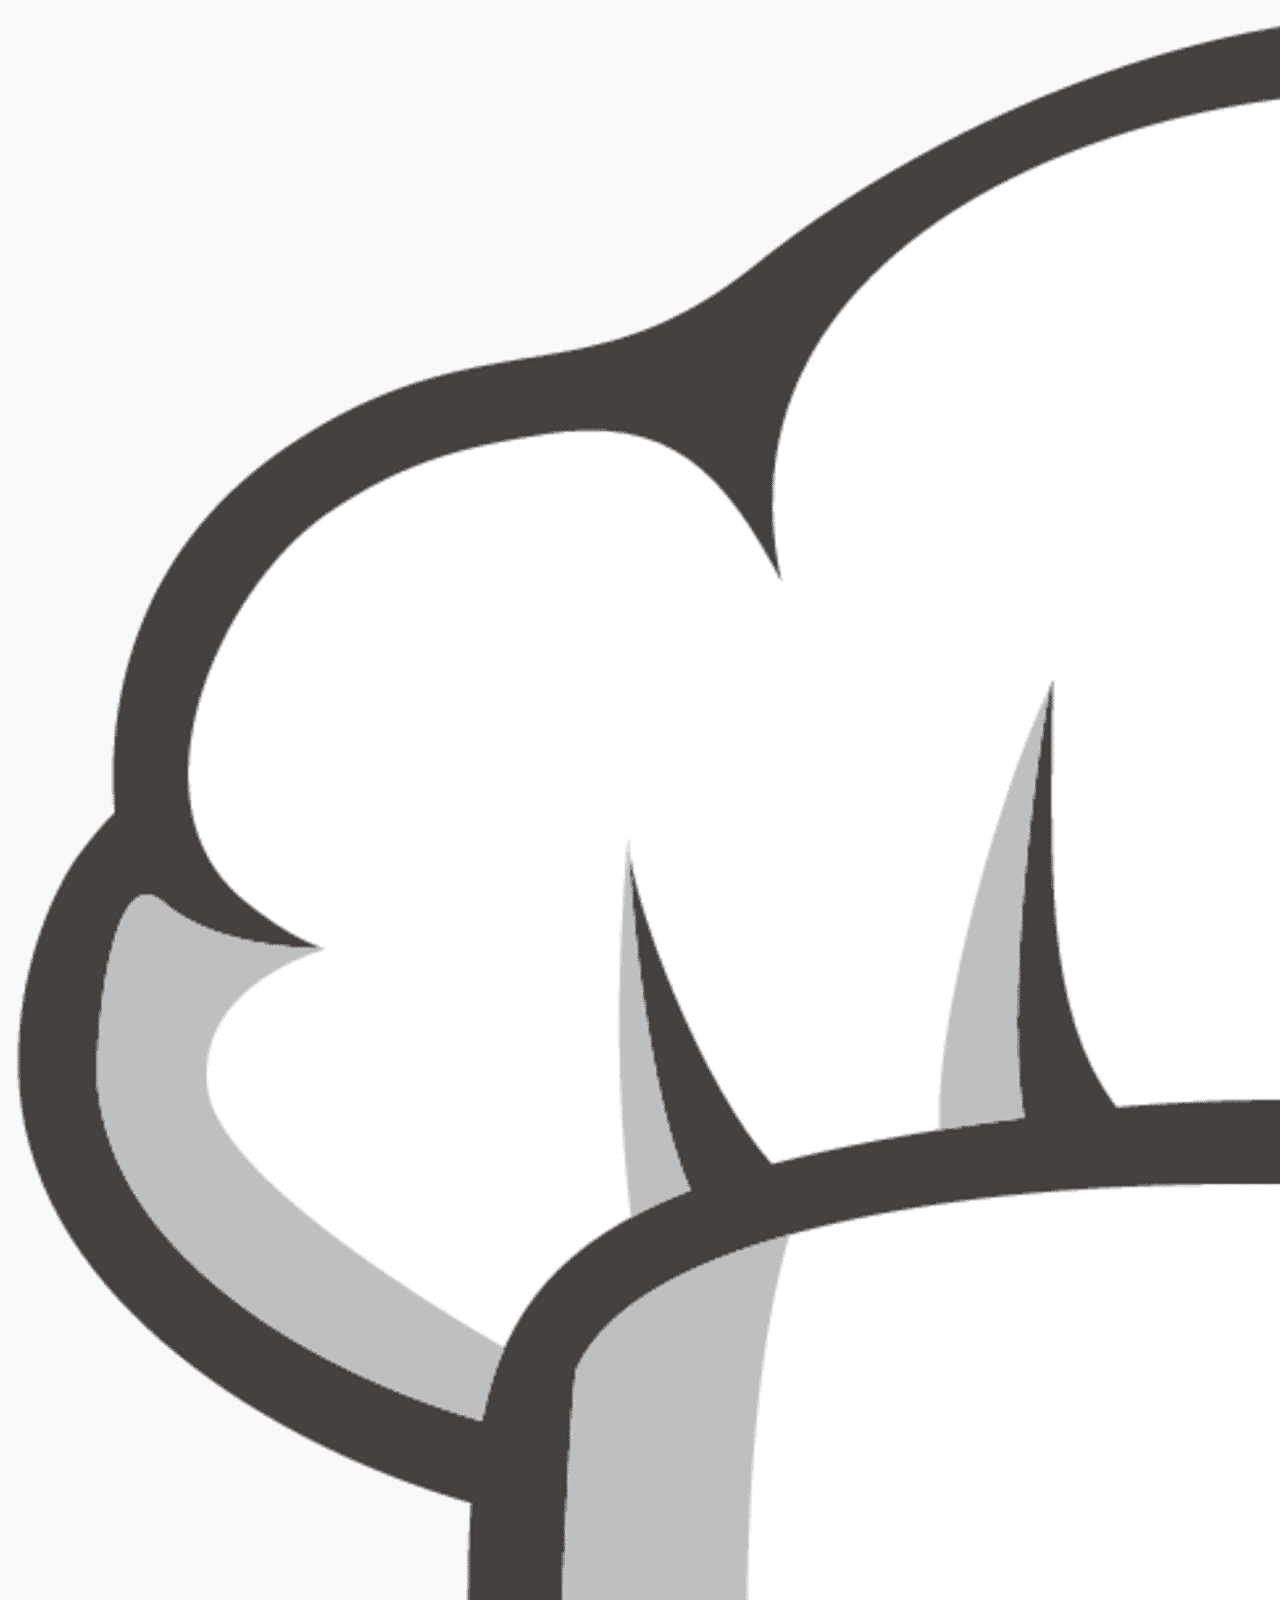
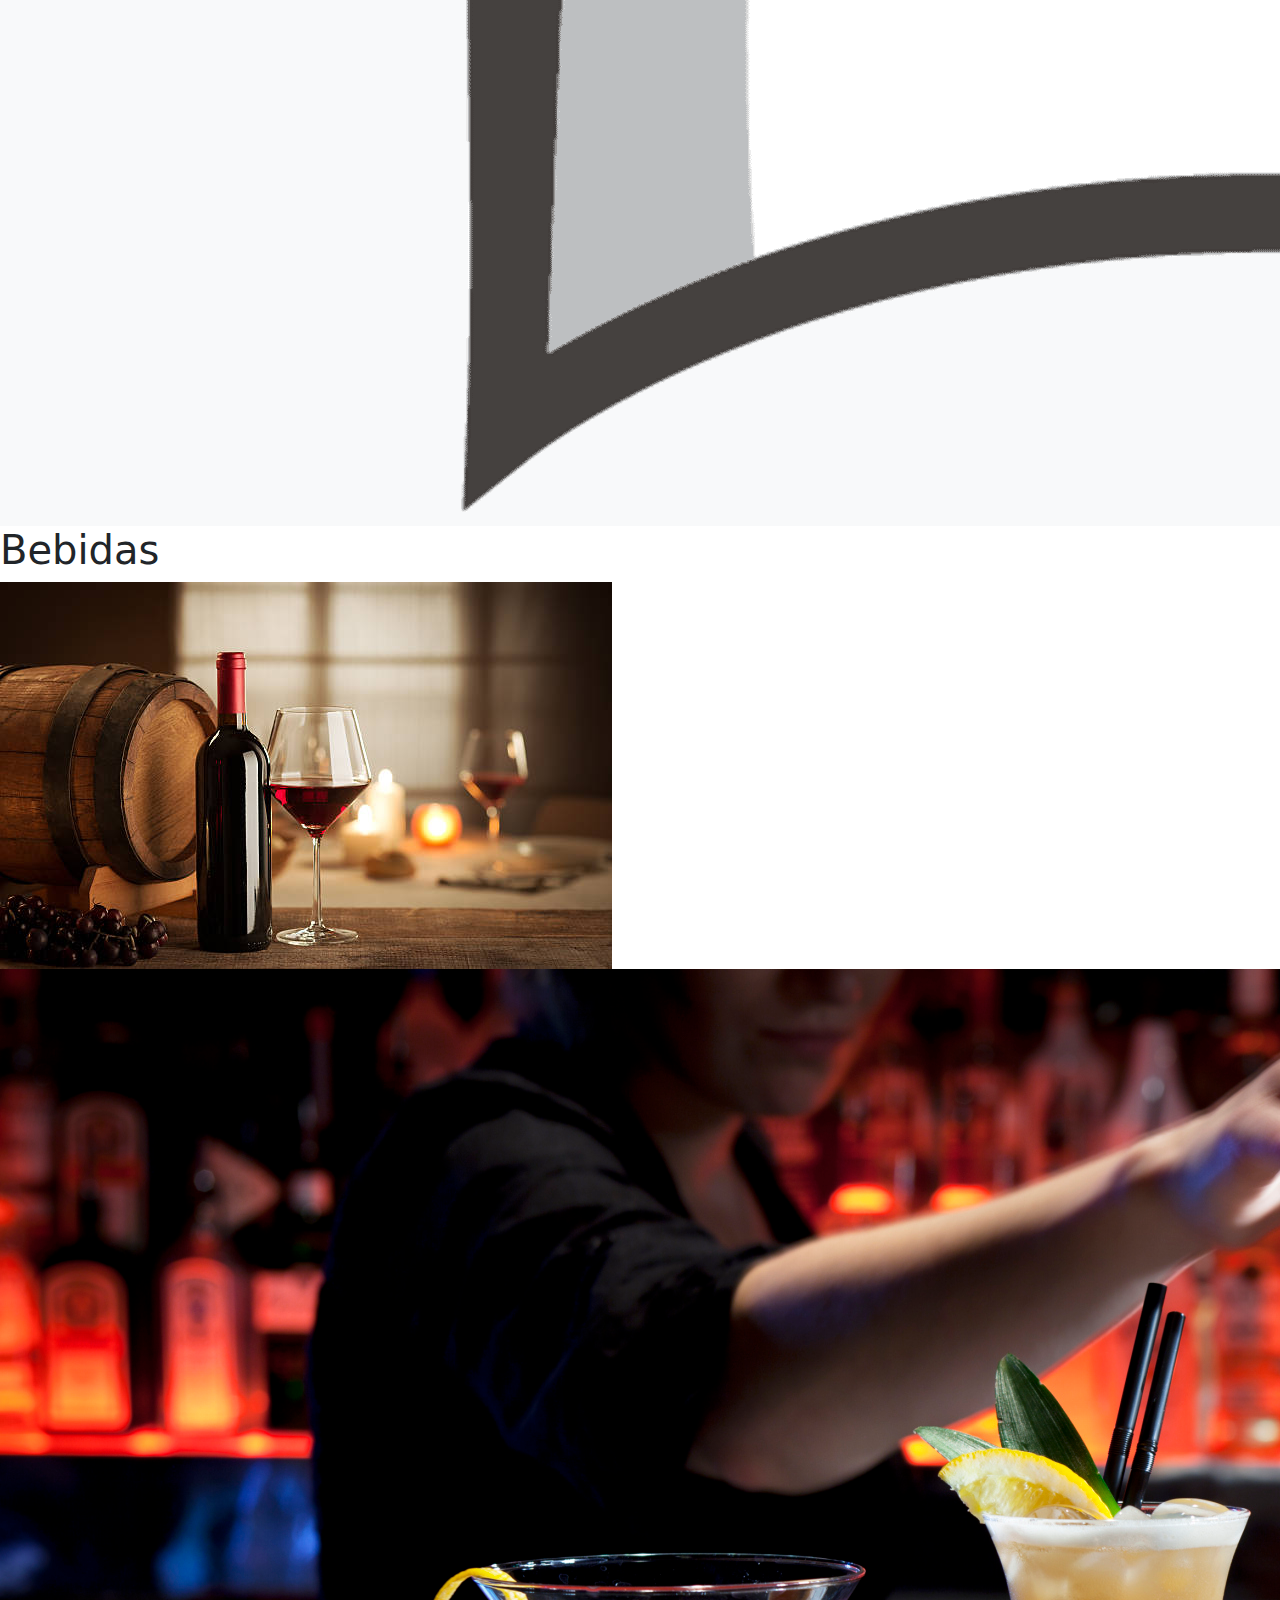
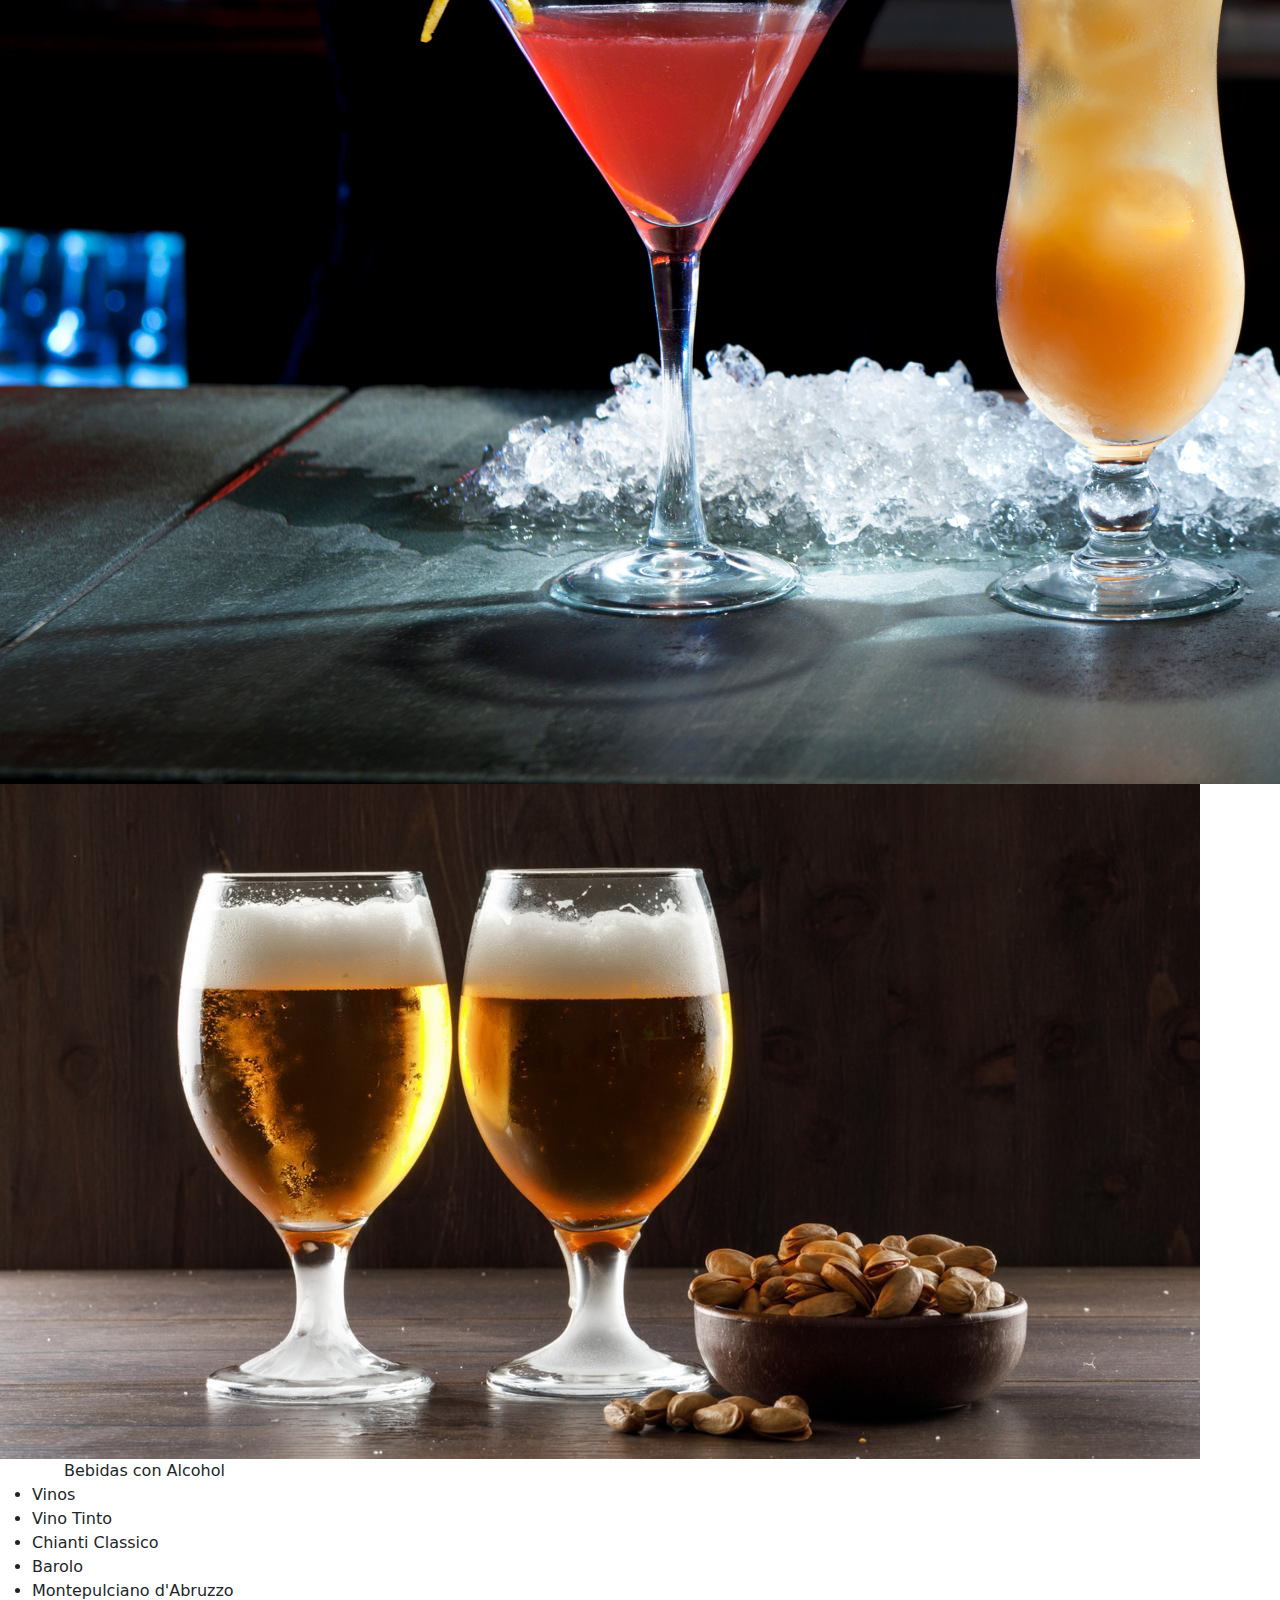
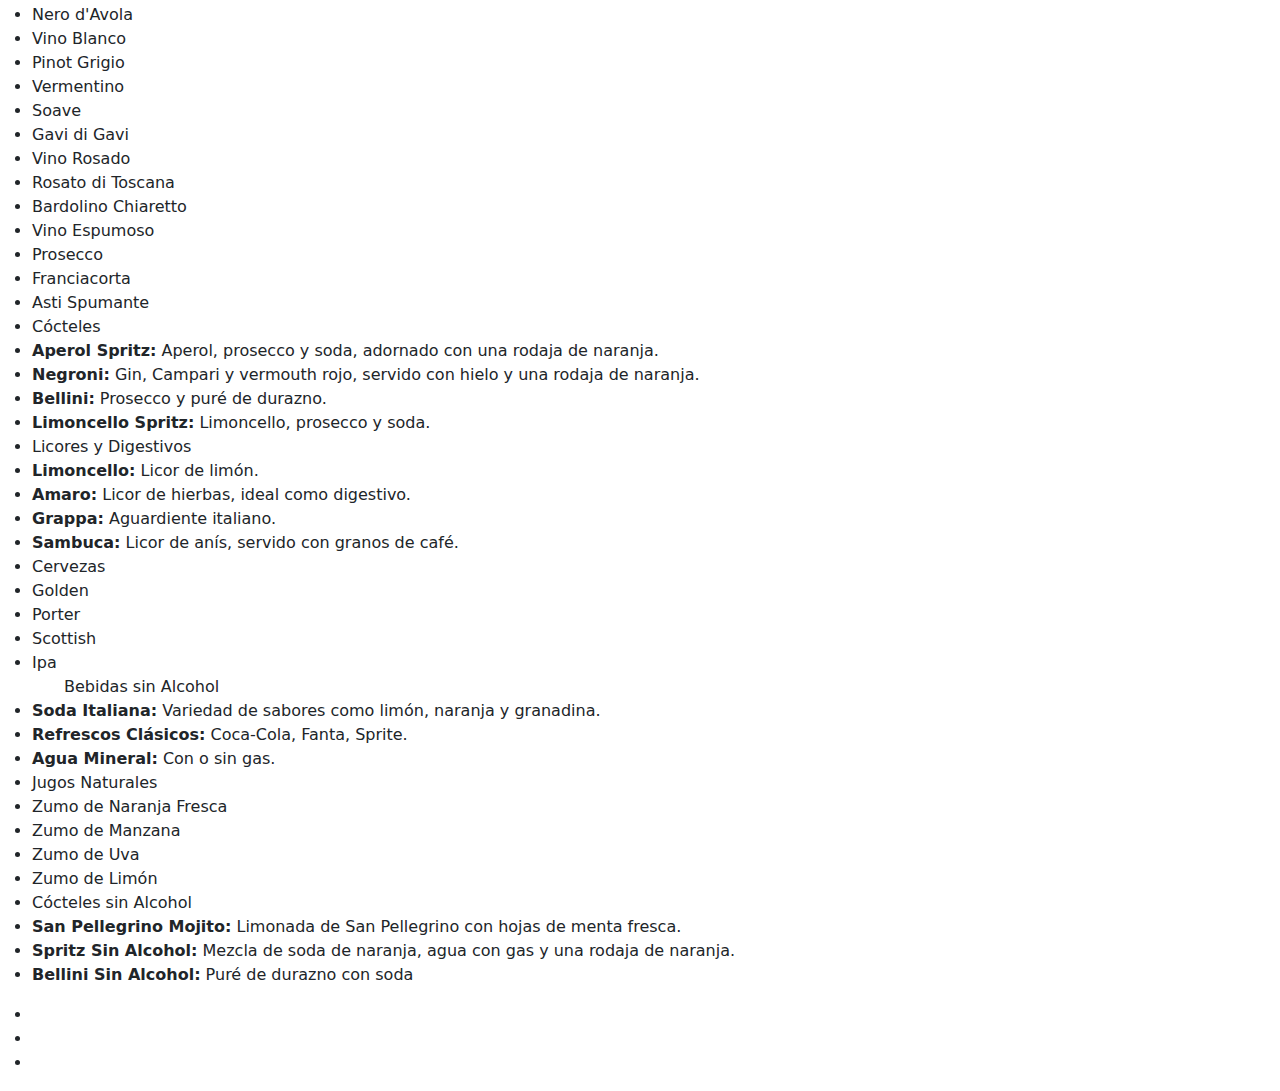
==== pages/bebidas.html @ 4289c17b "inicio repositorio con la estructura html y la carpeta assets" ====
<!DOCTYPE html>
<html lang="es">
  <head>
    <meta charset="UTF-8" />
    <meta name="viewport" content="width=device-width, initial-scale=1.0" />
    <title>Piacere</title>
    <link
      href="https://cdn.jsdelivr.net/npm/bootstrap@5.3.3/dist/css/bootstrap.min.css"
      rel="stylesheet"
      integrity="sha384-QWTKZyjpPEjISv5WaRU9OFeRpok6YctnYmDr5pNlyT2bRjXh0JMhjY6hW+ALEwIH"
      crossorigin="anonymous"
    />
    <script
      defer
      src="https://cdn.jsdelivr.net/npm/bootstrap@5.3.3/dist/js/bootstrap.bundle.min.js"
      integrity="sha384-YvpcrYf0tY3lHB60NNkmXc5s9fDVZLESaAA55NDzOxhy9GkcIdslK1eN7N6jIeHz"
      crossorigin="anonymous"
    ></script>
    <link rel="stylesheet" href="../css/styles.css" />
  </head>
  <body class="contenido">
    <header>
        <nav class="navbar navbar-expand-lg bg-body-tertiary barra" >
            <div class="container-fluid">
                <a href="../index.html">
              <img class="logo-inicio" src="../assets/logo.png" alt="logo piacere">
              <button class="navbar-toggler" type="button" data-bs-toggle="collapse" data-bs-target="#navbarSupportedContent" aria-controls="navbarSupportedContent" aria-expanded="false" aria-label="Toggle navigation">
                <span class="navbar-toggler-icon"></span>
            </a>
              </button>
              <div class="collapse navbar-collapse barra" id="navbarSupportedContent">
                <ul class="navbar-nav me-auto mb-2 mb-lg-0">
                    <li class="nav-item dropdown">
                        <a class="nav-link dropdown-toggle" href="#" role="button" data-bs-toggle="dropdown" aria-expanded="false">
                          Carta
                        </a>
                        <ul class="dropdown-menu">
                          <li><a class="dropdown-item" href="./desayunos.html">Desayunos /meriendas</a></li>
                          <li><a class="dropdown-item" href="./platos.html">Platos</a></li>
                          <li><a class="dropdown-item" href="#">Bebidas</a></li>
                          <li><a class="dropdown-item" href="./postres.html">Postres</a></li>
                        </ul>
                      </li>
                  <li class="nav-item">
                    <a class="nav-link active" aria-current="page" href="./nuestrahist.html">Nuestra historia</a>
                  </li>
                  <li class="nav-item">
                    <a class="nav-link" href="./contacto.html">Contacto</a>
                  </li>
    
                </ul>
              </div>
            </div>
          </nav>
    </header>
    <div>
    <h1 class="subt">Bebidas</h1>
    <div class="foto-platos">
    <img src="../assets/vino.jpg" alt="vino">
    <img src="../assets/tragos.jpg" alt="tragos">
    <img src="../assets/cerveza.jpg" alt="cerveza">
  </div>
  <div>
    <ul class="platos-list">
    <ul class="opciones"> Bebidas con Alcohol </ul>
    <li class="sub-item">Vinos</li>
      <li class="lista">Vino Tinto</li>
      <li class="lista">Chianti Classico</li>
      <li class="lista">Barolo </li>
<li class="lista">Montepulciano d'Abruzzo</li>
<li class="lista">Nero d'Avola </li>
<li class="lista">Vino Blanco </li>
<li class="lista">Pinot Grigio</li>
<li class="lista">Vermentino</li>
<li class="lista">Soave</li>
<li class="lista">Gavi di Gavi</li>
<li class="lista">Vino Rosado </li>
<li class="lista">Rosato di Toscana</li>
<li class="lista">Bardolino Chiaretto</li>
<li class="lista">Vino Espumoso</li>
<li class="lista">Prosecco</li>
<li class="lista">Franciacorta</li>
<li class="lista">Asti Spumante</li>
<li class="sub-item">Cócteles</li>
<li class="lista"><strong>Aperol Spritz:</strong> Aperol, prosecco y soda, adornado con una rodaja de naranja.</li>
<li class="lista"><strong>Negroni:</strong> Gin, Campari y vermouth rojo, servido con hielo y una rodaja de naranja.</li>
<li class="lista"><strong>Bellini:</strong> Prosecco y puré de durazno.</li>
<li class="lista"><strong>Limoncello Spritz:</strong> Limoncello, prosecco y soda.</li>
<li class="lista">Licores y Digestivos</li>
<li class="lista"><strong>Limoncello:</strong> Licor de limón.</li>
<li class="lista"><strong>Amaro:</strong> Licor de hierbas, ideal como digestivo.</li>
<li class="lista"><strong>Grappa:</strong> Aguardiente italiano.</li>
<li class="lista"><strong>Sambuca:</strong> Licor de anís, servido con granos de café.</li>
<li class="sub-item">Cervezas</li>
<li class="lista">Golden</li>
<li class="lista">Porter</li>
<li class="lista">Scottish</li>
<li class="lista">Ipa</li>
<ul class="opciones">Bebidas sin Alcohol</ul>
<li class="lista"><strong>Soda Italiana:</strong> Variedad de sabores como limón, naranja y granadina.</li>
<li class="lista"><strong>Refrescos Clásicos:</strong> Coca-Cola, Fanta, Sprite.</li>
<li class="lista"><strong>Agua Mineral:</strong> Con o sin gas.</li>
<li class="sub-item">Jugos Naturales</li>
<li class="lista">Zumo de Naranja Fresca</li>
<li class="lista">Zumo de Manzana</li>
<li class="lista">Zumo de Uva</li>
<li class="lista">Zumo de Limón</li>
<li class="sub-item">Cócteles sin Alcohol</li>
<li class="lista"><strong>San Pellegrino Mojito:</strong> Limonada de San Pellegrino con hojas de menta fresca.</li>
<li class="lista"><strong>Spritz Sin Alcohol:</strong> Mezcla de soda de naranja, agua con gas y una rodaja de naranja.</li>
<li class="lista"><strong>Bellini Sin Alcohol:</strong> Puré de durazno con soda</li>
    </ul>
  </div>

  </body>
  <footer class="footer-pia">
    <div>
      <ul class="redes">
        <a href="https://www.whatsapp.com"></a> 
        <li> 
          <a href="https://www.whatsapp.com"><img src="../assets/whatsapp.png" alt="logo whatsapp"></a></li>
        <li> 
          <a href="https://www.facebook.com"><img  src="../assets/facebook.png" alt="logo facebook"> </a> </li>
        <li>
          <a href="https://www.instagam.com"><img src="../assets/instagram.png" alt="logo instagram"> </a></li>
      </ul>
    </div>
  </footer>
  </html>
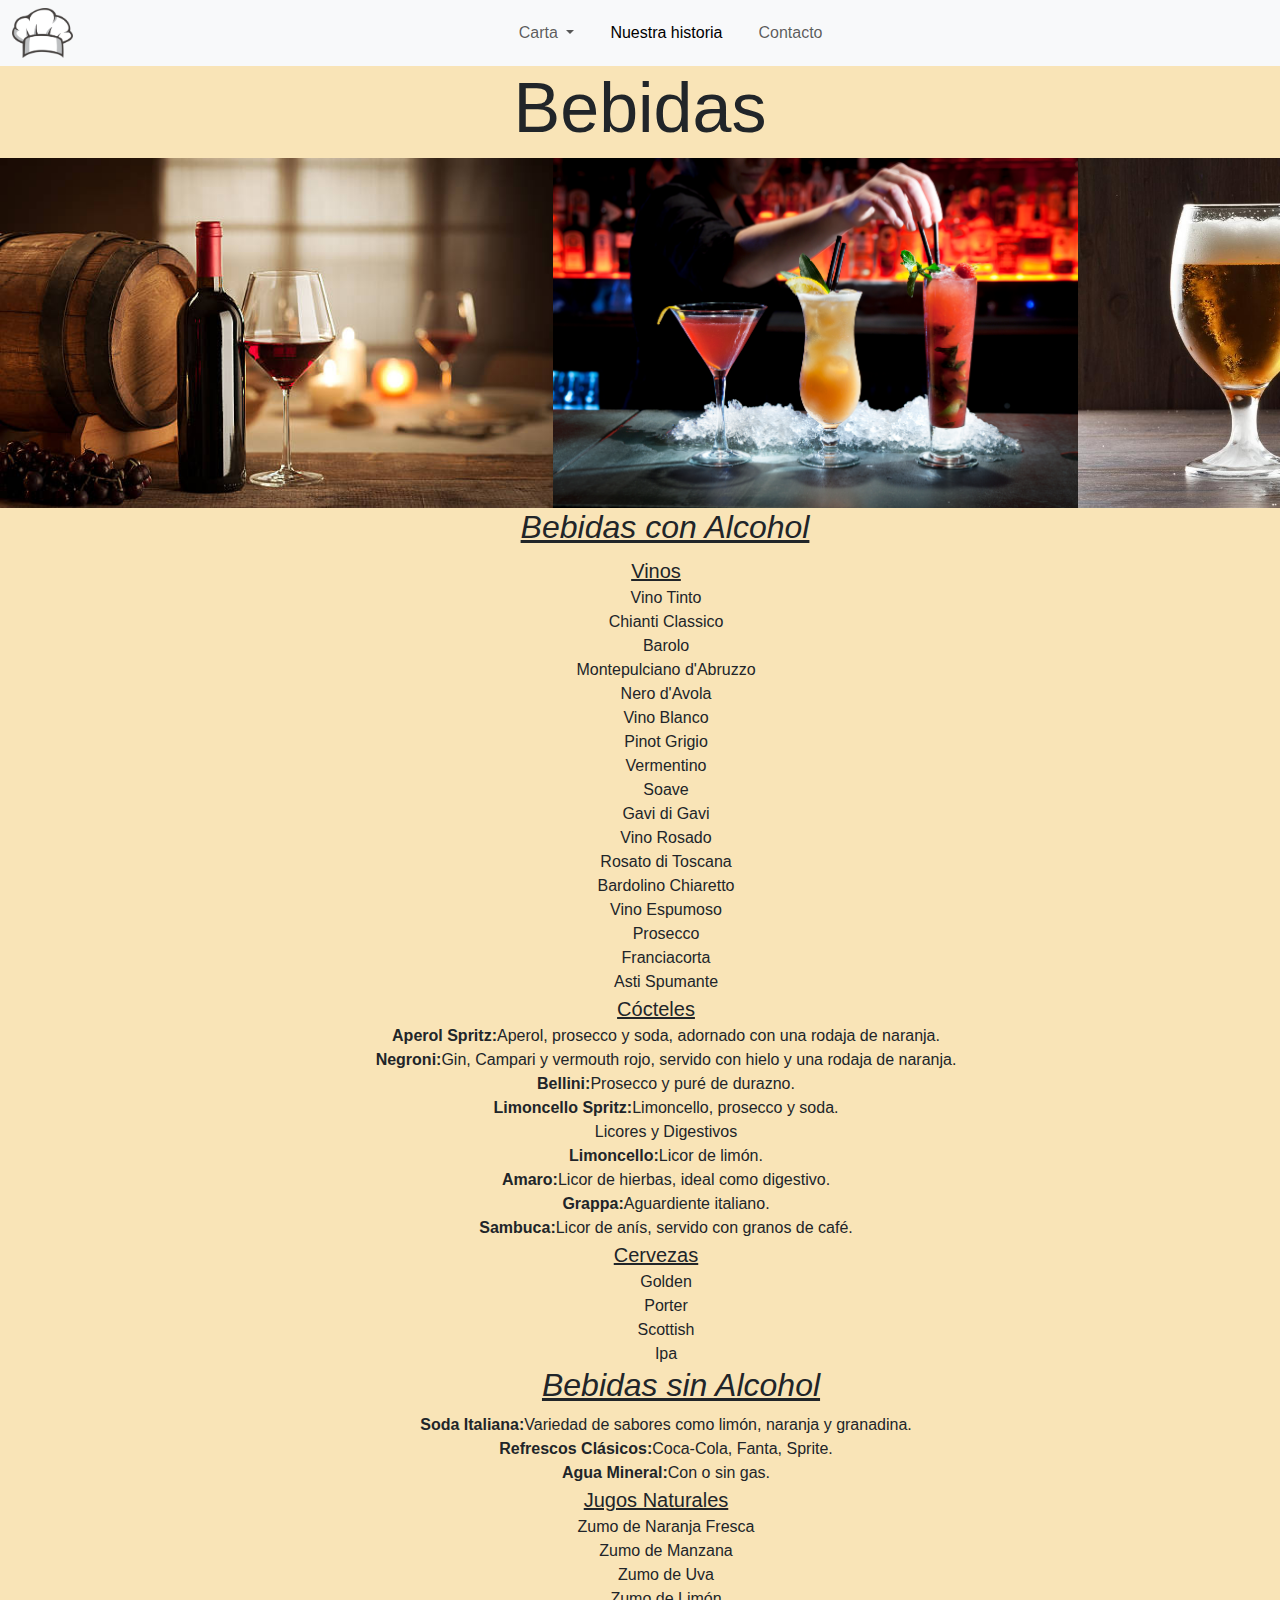
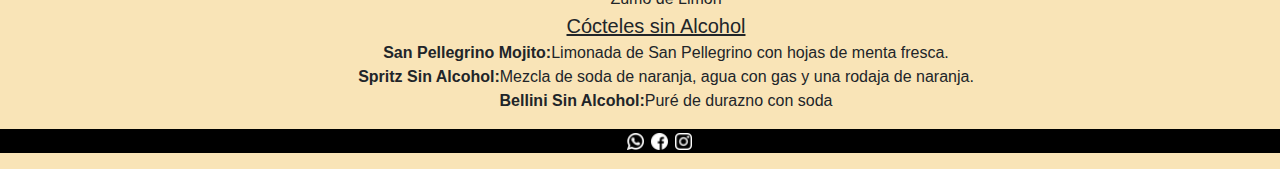
==== commit c4e9e9a8: "subo correcciones en mis archivos html" ====
--- a/pages/bebidas.html
+++ b/pages/bebidas.html
@@ -10,120 +10,195 @@
       integrity="sha384-QWTKZyjpPEjISv5WaRU9OFeRpok6YctnYmDr5pNlyT2bRjXh0JMhjY6hW+ALEwIH"
       crossorigin="anonymous"
     />
+    <link rel="stylesheet" href="../css/styles.css" />
+  </head>
+  <body>
+    <header>
+      <nav class="navbar navbar-expand-lg bg-body-tertiary barra">
+        <div class="container-fluid">
+          <a href="../index.html">
+            <img
+              class="logo-inicio"
+              src="../assets/logo.png"
+              alt="logo piacere"
+            />
+          </a>
+          <button
+            class="navbar-toggler"
+            type="button"
+            data-bs-toggle="collapse"
+            data-bs-target="#navbarSupportedContent"
+            aria-controls="navbarSupportedContent"
+            aria-expanded="false"
+            aria-label="Toggle navigation"
+          >
+            <span class="navbar-toggler-icon"></span>
+          </button>
+          <div
+            class="collapse navbar-collapse barra"
+            id="navbarSupportedContent"
+          >
+            <ul class="navbar-nav me-auto mb-2 mb-lg-0">
+              <li class="nav-item dropdown">
+                <a
+                  class="nav-link dropdown-toggle"
+                  href="#"
+                  role="button"
+                  data-bs-toggle="dropdown"
+                  aria-expanded="false"
+                >
+                  Carta
+                </a>
+                <ul class="dropdown-menu">
+                  <li>
+                    <a class="dropdown-item" href="./desayunos.html"
+                      >Desayunos / meriendas</a
+                    >
+                  </li>
+                  <li>
+                    <a class="dropdown-item" href="./platos.html">Platos</a>
+                  </li>
+                  <li>
+                    <a class="dropdown-item" href="#">Bebidas</a>
+                  </li>
+                  <li>
+                    <a class="dropdown-item" href="./postres.html">Postres</a>
+                  </li>
+                </ul>
+              </li>
+              <li class="nav-item">
+                <a
+                  class="nav-link active"
+                  aria-current="page"
+                  href="./nuestrahist.html"
+                  >Nuestra historia</a
+                >
+              </li>
+              <li class="nav-item">
+                <a class="nav-link" href="./contacto.html">Contacto</a>
+              </li>
+            </ul>
+          </div>
+        </div>
+      </nav>
+    </header>
+    <main>
+      <section>
+        <h1 class="subt">Bebidas</h1>
+        <div class="foto-platos">
+          <img src="../assets/vino.jpg" alt="vino" />
+          <img src="../assets/tragos.jpg" alt="tragos" />
+          <img src="../assets/cerveza.jpg" alt="cerveza" />
+        </div>
+      </section>
+      <section>
+          <h2 class="opciones">Bebidas con Alcohol</h2>
+          <ul class="platos-list">
+            <li class="sub-item">Vinos</li>
+            <li class="lista">Vino Tinto</li>
+            <li class="lista">Chianti Classico</li>
+            <li class="lista">Barolo</li>
+            <li class="lista">Montepulciano d'Abruzzo</li>
+            <li class="lista">Nero d'Avola</li>
+            <li class="lista">Vino Blanco</li>
+            <li class="lista">Pinot Grigio</li>
+            <li class="lista">Vermentino</li>
+            <li class="lista">Soave</li>
+            <li class="lista">Gavi di Gavi</li>
+            <li class="lista">Vino Rosado</li>
+            <li class="lista">Rosato di Toscana</li>
+            <li class="lista">Bardolino Chiaretto</li>
+            <li class="lista">Vino Espumoso</li>
+            <li class="lista">Prosecco</li>
+            <li class="lista">Franciacorta</li>
+            <li class="lista">Asti Spumante</li>
+            <li class="sub-item">Cócteles</li>
+            <li class="lista">
+              <strong>Aperol Spritz:</strong> Aperol, prosecco y soda, adornado
+              con una rodaja de naranja.
+            </li>
+            <li class="lista">
+              <strong>Negroni:</strong> Gin, Campari y vermouth rojo, servido
+              con hielo y una rodaja de naranja.
+            </li>
+            <li class="lista">
+              <strong>Bellini:</strong> Prosecco y puré de durazno.
+            </li>
+            <li class="lista">
+              <strong>Limoncello Spritz:</strong> Limoncello, prosecco y soda.
+            </li>
+            <li class="lista">Licores y Digestivos</li>
+            <li class="lista"><strong>Limoncello:</strong> Licor de limón.</li>
+            <li class="lista">
+              <strong>Amaro:</strong> Licor de hierbas, ideal como digestivo.
+            </li>
+            <li class="lista">
+              <strong>Grappa:</strong> Aguardiente italiano.
+            </li>
+            <li class="lista">
+              <strong>Sambuca:</strong> Licor de anís, servido con granos de
+              café.
+            </li>
+            <li class="sub-item">Cervezas</li>
+            <li class="lista">Golden</li>
+            <li class="lista">Porter</li>
+            <li class="lista">Scottish</li>
+            <li class="lista">Ipa</li>
+            <h2 class="opciones">Bebidas sin Alcohol</h2>
+            <li class="lista">
+              <strong>Soda Italiana:</strong> Variedad de sabores como limón,
+              naranja y granadina.
+            </li>
+            <li class="lista">
+              <strong>Refrescos Clásicos:</strong> Coca-Cola, Fanta, Sprite.
+            </li>
+            <li class="lista"><strong>Agua Mineral:</strong> Con o sin gas.</li>
+            <li class="sub-item">Jugos Naturales</li>
+            <li class="lista">Zumo de Naranja Fresca</li>
+            <li class="lista">Zumo de Manzana</li>
+            <li class="lista">Zumo de Uva</li>
+            <li class="lista">Zumo de Limón</li>
+            <li class="sub-item">Cócteles sin Alcohol</li>
+            <li class="lista">
+              <strong>San Pellegrino Mojito:</strong> Limonada de San Pellegrino
+              con hojas de menta fresca.
+            </li>
+            <li class="lista">
+              <strong>Spritz Sin Alcohol:</strong> Mezcla de soda de naranja,
+              agua con gas y una rodaja de naranja.
+            </li>
+            <li class="lista">
+              <strong>Bellini Sin Alcohol:</strong> Puré de durazno con soda
+            </li>
+          </ul>
+      </section>
+    </main>
+    <footer class="footer-pia">
+      <div>
+        <ul class="redes">
+          <a href="https://www.whatsapp.com"></a>
+          <li>
+            <a href="https://www.whatsapp.com"
+              ><img src="../assets/whatsapp.png" alt="logo whatsapp"
+            /></a>
+          </li>
+          <li>
+            <a href="https://www.facebook.com"
+              ><img src="../assets/facebook.png" alt="logo facebook" />
+            </a>
+          </li>
+          <li>
+            <a href="https://www.instagam.com"
+              ><img src="../assets/instagram.png" alt="logo instagram" />
+            </a>
+          </li>
+        </ul>
+      </div>
+    </footer>
     <script
-      defer
       src="https://cdn.jsdelivr.net/npm/bootstrap@5.3.3/dist/js/bootstrap.bundle.min.js"
       integrity="sha384-YvpcrYf0tY3lHB60NNkmXc5s9fDVZLESaAA55NDzOxhy9GkcIdslK1eN7N6jIeHz"
       crossorigin="anonymous"
     ></script>
-    <link rel="stylesheet" href="../css/styles.css" />
-  </head>
-  <body class="contenido">
-    <header>
-        <nav class="navbar navbar-expand-lg bg-body-tertiary barra" >
-            <div class="container-fluid">
-                <a href="../index.html">
-              <img class="logo-inicio" src="../assets/logo.png" alt="logo piacere">
-              <button class="navbar-toggler" type="button" data-bs-toggle="collapse" data-bs-target="#navbarSupportedContent" aria-controls="navbarSupportedContent" aria-expanded="false" aria-label="Toggle navigation">
-                <span class="navbar-toggler-icon"></span>
-            </a>
-              </button>
-              <div class="collapse navbar-collapse barra" id="navbarSupportedContent">
-                <ul class="navbar-nav me-auto mb-2 mb-lg-0">
-                    <li class="nav-item dropdown">
-                        <a class="nav-link dropdown-toggle" href="#" role="button" data-bs-toggle="dropdown" aria-expanded="false">
-                          Carta
-                        </a>
-                        <ul class="dropdown-menu">
-                          <li><a class="dropdown-item" href="./desayunos.html">Desayunos /meriendas</a></li>
-                          <li><a class="dropdown-item" href="./platos.html">Platos</a></li>
-                          <li><a class="dropdown-item" href="#">Bebidas</a></li>
-                          <li><a class="dropdown-item" href="./postres.html">Postres</a></li>
-                        </ul>
-                      </li>
-                  <li class="nav-item">
-                    <a class="nav-link active" aria-current="page" href="./nuestrahist.html">Nuestra historia</a>
-                  </li>
-                  <li class="nav-item">
-                    <a class="nav-link" href="./contacto.html">Contacto</a>
-                  </li>
-    
-                </ul>
-              </div>
-            </div>
-          </nav>
-    </header>
-    <div>
-    <h1 class="subt">Bebidas</h1>
-    <div class="foto-platos">
-    <img src="../assets/vino.jpg" alt="vino">
-    <img src="../assets/tragos.jpg" alt="tragos">
-    <img src="../assets/cerveza.jpg" alt="cerveza">
-  </div>
-  <div>
-    <ul class="platos-list">
-    <ul class="opciones"> Bebidas con Alcohol </ul>
-    <li class="sub-item">Vinos</li>
-      <li class="lista">Vino Tinto</li>
-      <li class="lista">Chianti Classico</li>
-      <li class="lista">Barolo </li>
-<li class="lista">Montepulciano d'Abruzzo</li>
-<li class="lista">Nero d'Avola </li>
-<li class="lista">Vino Blanco </li>
-<li class="lista">Pinot Grigio</li>
-<li class="lista">Vermentino</li>
-<li class="lista">Soave</li>
-<li class="lista">Gavi di Gavi</li>
-<li class="lista">Vino Rosado </li>
-<li class="lista">Rosato di Toscana</li>
-<li class="lista">Bardolino Chiaretto</li>
-<li class="lista">Vino Espumoso</li>
-<li class="lista">Prosecco</li>
-<li class="lista">Franciacorta</li>
-<li class="lista">Asti Spumante</li>
-<li class="sub-item">Cócteles</li>
-<li class="lista"><strong>Aperol Spritz:</strong> Aperol, prosecco y soda, adornado con una rodaja de naranja.</li>
-<li class="lista"><strong>Negroni:</strong> Gin, Campari y vermouth rojo, servido con hielo y una rodaja de naranja.</li>
-<li class="lista"><strong>Bellini:</strong> Prosecco y puré de durazno.</li>
-<li class="lista"><strong>Limoncello Spritz:</strong> Limoncello, prosecco y soda.</li>
-<li class="lista">Licores y Digestivos</li>
-<li class="lista"><strong>Limoncello:</strong> Licor de limón.</li>
-<li class="lista"><strong>Amaro:</strong> Licor de hierbas, ideal como digestivo.</li>
-<li class="lista"><strong>Grappa:</strong> Aguardiente italiano.</li>
-<li class="lista"><strong>Sambuca:</strong> Licor de anís, servido con granos de café.</li>
-<li class="sub-item">Cervezas</li>
-<li class="lista">Golden</li>
-<li class="lista">Porter</li>
-<li class="lista">Scottish</li>
-<li class="lista">Ipa</li>
-<ul class="opciones">Bebidas sin Alcohol</ul>
-<li class="lista"><strong>Soda Italiana:</strong> Variedad de sabores como limón, naranja y granadina.</li>
-<li class="lista"><strong>Refrescos Clásicos:</strong> Coca-Cola, Fanta, Sprite.</li>
-<li class="lista"><strong>Agua Mineral:</strong> Con o sin gas.</li>
-<li class="sub-item">Jugos Naturales</li>
-<li class="lista">Zumo de Naranja Fresca</li>
-<li class="lista">Zumo de Manzana</li>
-<li class="lista">Zumo de Uva</li>
-<li class="lista">Zumo de Limón</li>
-<li class="sub-item">Cócteles sin Alcohol</li>
-<li class="lista"><strong>San Pellegrino Mojito:</strong> Limonada de San Pellegrino con hojas de menta fresca.</li>
-<li class="lista"><strong>Spritz Sin Alcohol:</strong> Mezcla de soda de naranja, agua con gas y una rodaja de naranja.</li>
-<li class="lista"><strong>Bellini Sin Alcohol:</strong> Puré de durazno con soda</li>
-    </ul>
-  </div>
-
   </body>
-  <footer class="footer-pia">
-    <div>
-      <ul class="redes">
-        <a href="https://www.whatsapp.com"></a> 
-        <li> 
-          <a href="https://www.whatsapp.com"><img src="../assets/whatsapp.png" alt="logo whatsapp"></a></li>
-        <li> 
-          <a href="https://www.facebook.com"><img  src="../assets/facebook.png" alt="logo facebook"> </a> </li>
-        <li>
-          <a href="https://www.instagam.com"><img src="../assets/instagram.png" alt="logo instagram"> </a></li>
-      </ul>
-    </div>
-  </footer>
-  </html>+</html>
--- a/css/styles.css
+++ b/css/styles.css
@@ -0,0 +1,99 @@
+* {
+  font-family: "Lucida Sans", "Lucida Sans Regular", "Lucida Grande",
+    "Lucida Sans Unicode", Geneva, Verdana, sans-serif;
+}
+body {
+  background-color: #f9e4b7;
+}
+.logo-inicio {
+  height: 50px;
+}
+
+.navbar-nav {
+  display: flex;
+  justify-content: center;
+  width: 100%;
+}
+
+.navbar-nav .nav-item {
+  margin: 0 10px;
+}
+.portada {
+  & img {
+    width: 100%;
+    height: 600px;
+    object-fit: cover;
+  }
+}
+.titulo {
+  text-align: center;
+  font-style: italic;
+  font: bold;
+  font-size: 100px;
+}
+.subt {
+  text-align: center;
+  font: bold;
+  font-size: 70px;
+}
+.carta-des {
+  height: 65px;
+}
+.foto-platos {
+  display: flex;
+  width: 100%;
+  box-sizing: border-box;
+}
+
+.foto-platos img {
+  max-width: 100%;
+  height: 350px;
+}
+
+.opciones {
+  font-style: italic;
+  font: bold;
+  font-size: 2rem;
+  text-decoration: underline;
+  margin-left: 50px;
+  display: flex;
+  justify-content: center;
+}
+.platos-list {
+  margin-top: 10px;
+  flex-direction: column;
+}
+.lista {
+  margin-left: 20px;
+  display: flex;
+  justify-content: center;
+}
+.sub-item {
+  font-size: 20px;
+  text-decoration: underline;
+  display: flex;
+  justify-content: center;
+}
+.historia {
+  margin-top: 10px;
+  justify-content: center;
+  font-style: italic;
+  font-size: 20px;
+}
+.texto {
+  text-indent: 2em;
+  justify-content: center;
+  font-style: italic;
+}
+.redes {
+  list-style: none;
+  display: flex;
+  justify-content: center;
+  & img {
+    height: 17px;
+    padding-left: 7px;
+  }
+}
+footer {
+  background-color: black;
+}
